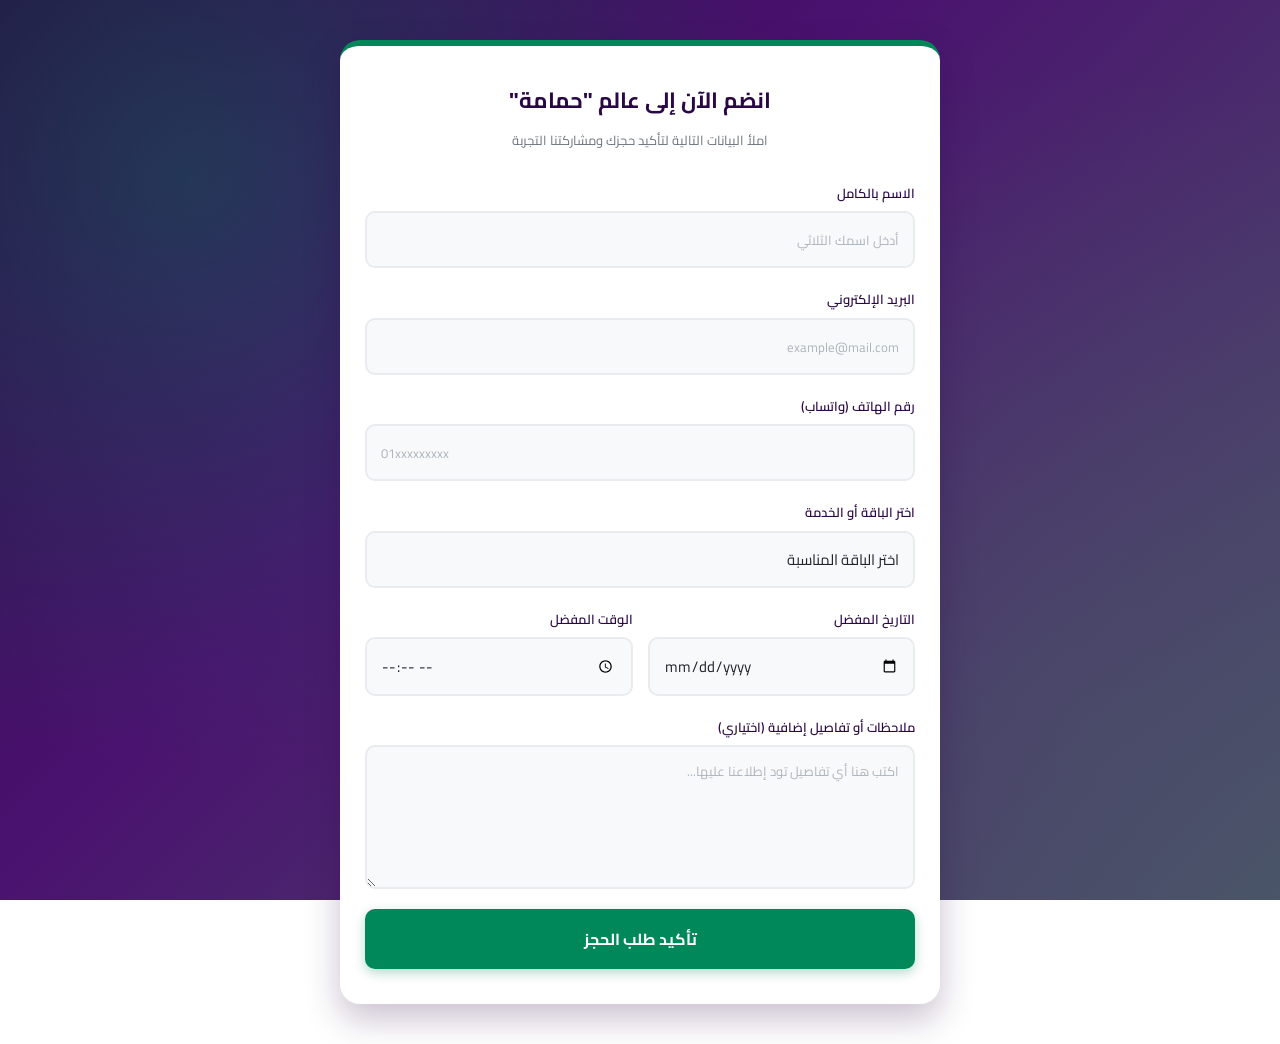
==== dataform.html @ 3af1ef02 "first commit" ====
<!DOCTYPE html>
<html lang="ar">
<head>
    <meta charset="UTF-8">
    <meta name="viewport" content="width=device-width, initial-scale=1.0">
    <title>حجز موعد - لاندينج بيدج حمامة</title>
    <link rel="preconnect" href="https://fonts.googleapis.com">
    <link rel="preconnect" href="https://fonts.gstatic.com" crossorigin>
    <link href="https://fonts.googleapis.com/css2?family=Cairo:wght@300;400;600;700&display=swap" rel="stylesheet">
    
    <style>
        :root {
            /* الألوان الأساسية: بنفسجي غامق، أخضر، رمادي، وأبيض */
            --purple-deep: #2A0845;
            --purple-primary: #4A126F;
            --green-solid: #00875A;
            --green-hover: #006644;
            --gray-tone: #4A5568;
            --white: #ffffff;
            --gray-light: #f8f9fa;
            --gray-muted: #6c757d;
            --dark-color: #212529;
            
            --bg-card: #ffffff;
            --card-shadow: 0 15px 35px rgba(42, 8, 69, 0.25);
            --border-radius: 20px;
            --transition-smooth: all 0.3s cubic-bezier(0.4, 0, 0.2, 1);
        }

        * {
            box-sizing: border-box;
            margin: 0;
            padding: 0;
        }

        body {
            font-family: 'Cairo', sans-serif;
            /* خلفية تدريجية دقيقة ومتداخلة تجمع البنفسجي، الأخضر، والرمادي لتشبه تدرجات ألوان جناح الحمامة */
            background:
                radial-gradient(circle at 15% 20%, rgba(0, 135, 90, 0.35) 0%, transparent 45%),
                radial-gradient(circle at 85% 80%, rgba(74, 85, 104, 0.4) 0%, transparent 50%),
                linear-gradient(135deg, var(--purple-deep) 0%, var(--purple-primary) 40%, var(--gray-tone) 100%);
            color: var(--white);
            min-height: 100vh;
            background-attachment: fixed;
            overflow-y: scroll;
            overflow-x: hidden;
            line-height: 1.8;
            position: relative;
        }

        /* حاوية تأثير الحمام والريش المكثف في الخلفية */
        .hamama-effects-background {
            position: fixed;
            top: 0;
            left: 0;
            width: 100%;
            height: 100%;
            pointer-events: none;
            overflow: hidden;
            z-index: 1;
        }

        /* تنسيق الحمام المتطاير */
        .dove {
            position: absolute;
            width: 45px;
            height: 45px;
            opacity: 0.15;
            animation: flyDove linear infinite;
            fill: var(--white);
        }

        .dove:nth-child(1) { top: 10%; left: -10%; animation-duration: 22s; animation-delay: 0s; transform: scale(0.8); }
        .dove:nth-child(2) { top: 40%; left: -10%; animation-duration: 18s; animation-delay: 3s; transform: scale(1.1); }
        .dove:nth-child(3) { top: 70%; left: -10%; animation-duration: 25s; animation-delay: 6s; transform: scale(0.9); }
        .dove:nth-child(4) { top: 25%; left: -10%; animation-duration: 20s; animation-delay: 9s; transform: scale(1); }

        @keyframes flyDove {
            0% {
                transform: translateX(-50px) translateY(0) rotate(0deg);
                opacity: 0;
            }
            20% { opacity: 0.2; }
            80% { opacity: 0.2; }
            100% {
                transform: translateX(105vw) translateY(-120px) rotate(-15deg);
                opacity: 0;
            }
        }

        /* تنسيق الريش المتطاير بغزارة في الخلفية (باللون الأبيض والأخضر الثابت) */
        .feather {
            position: absolute;
            width: 20px;
            height: 20px;
            opacity: 0;
            animation: fallFeather linear infinite;
            fill: var(--white);
        }

        .feather:nth-child(5)  { top: -10%; left: 5%;  animation-duration: 9s;  animation-delay: 0s;   transform: scale(0.7); }
        .feather:nth-child(6)  { top: -10%; left: 15%; animation-duration: 12s; animation-delay: 2s;   transform: scale(1.2); fill: var(--green-solid); }
        .feather:nth-child(7)  { top: -10%; left: 25%; animation-duration: 10s; animation-delay: 4s;   transform: scale(0.9); }
        .feather:nth-child(8)  { top: -10%; left: 35%; animation-duration: 14s; animation-delay: 1s;   transform: scale(1.1); }
        .feather:nth-child(9)  { top: -10%; left: 45%; animation-duration: 11s; animation-delay: 3s;   transform: scale(0.8); fill: var(--green-solid); }
        .feather:nth-child(10) { top: -10%; left: 55%; animation-duration: 13s; animation-delay: 5s;   transform: scale(1); }
        .feather:nth-child(11) { top: -10%; left: 65%; animation-duration: 9s;  animation-delay: 2.5s; transform: scale(0.6); fill: var(--green-solid); }
        .feather:nth-child(12) { top: -10%; left: 75%; animation-duration: 15s; animation-delay: 0.5s; transform: scale(1.3); }
        .feather:nth-child(13) { top: -10%; left: 85%; animation-duration: 10.5s;animation-delay: 3.5s; transform: scale(0.9); fill: var(--green-solid); }
        .feather:nth-child(14) { top: -10%; left: 95%; animation-duration: 12s; animation-delay: 1.5s; transform: scale(1.1); }

        @keyframes fallFeather {
            0% {
                transform: translateY(-20px) rotate(0deg) translateX(0);
                opacity: 0;
            }
            20% { opacity: 0.3; }
            80% { opacity: 0.3; }
            100% {
                transform: translateY(105vh) rotate(360deg) translateX(80px);
                opacity: 0;
            }
        }

        /* تنسيق قسم الحجز (الكارد) مع ضبط مرن للموبايل */
        .booking-container {
            max-width: 600px;
            width: 92%;
            margin: 40px auto;
            padding: 35px 25px;
            background-color: var(--bg-card);
            border-radius: var(--border-radius);
            box-shadow: var(--card-shadow);
            font-family: 'Cairo', sans-serif;
            direction: rtl; 
            border-top: 6px solid var(--green-solid); 
            transition: var(--transition-smooth);
            position: relative;
            z-index: 2;
        }

        .booking-header {
            text-align: center;
            margin-bottom: 30px;
        }

        .booking-header h2 {
            color: var(--purple-deep);
            font-weight: 700;
            font-size: 22px;
            margin-bottom: 8px;
        }

        .booking-header p {
            color: var(--gray-muted);
            font-size: 13px;
            font-weight: 400;
        }

        .form-group {
            margin-bottom: 20px;
            display: flex;
            flex-direction: column;
        }

        .form-row {
            display: flex;
            gap: 15px;
        }

        .form-row .form-group {
            flex: 1;
        }

        label {
            font-size: 13px;
            font-weight: 600;
            color: var(--purple-deep);
            margin-bottom: 6px;
        }

        input[type="text"],
        input[type="email"],
        input[type="tel"],
        input[type="date"],
        input[type="time"],
        select,
        textarea {
            width: 100%;
            padding: 12px 14px;
            border: 2px solid #e9ecef; 
            border-radius: 10px;
            font-size: 15px;
            font-family: 'Cairo', sans-serif;
            color: var(--dark-color);
            background-color: var(--gray-light);
            box-sizing: border-box;
            transition: var(--transition-smooth);
            -webkit-appearance: none;
        }

        input:focus, select:focus, textarea:focus {
            outline: none;
            border-color: var(--green-solid);
            background-color: var(--white);
            box-shadow: 0 0 0 4px rgba(0, 135, 90, 0.15);
        }

        ::placeholder {
            color: #adb5bd;
            font-size: 13px;
        }
        
        .submit-btn {
            width: 100%;
            padding: 15px;
            background-color: var(--green-solid); 
            color: var(--white);
            border: none;
            border-radius: 10px;
            font-size: 16px;   
            font-family: 'Cairo', sans-serif;
            font-weight: 700;
            cursor: pointer;
            box-shadow: 0 4px 12px rgba(0, 135, 90, 0.3);
            transition: var(--transition-smooth);
        }

        .submit-btn:hover {
            background-color: var(--green-hover); 
            box-shadow: 0 6px 20px rgba(0, 102, 68, 0.4);
            transform: translateY(-2px);
        }

        .submit-btn:disabled {
            background-color: var(--gray-muted);
            cursor: not-allowed;
            transform: none;
            box-shadow: none;
        }

        .success-message {
            display: none; 
            text-align: center;
            padding: 30px 15px;
            animation: fadeIn 0.5s ease forwards;
        }

        .success-icon {
            width: 70px;
            height: 70px;
            background-color: rgba(0, 135, 90, 0.1);
            color: var(--green-solid);
            border-radius: 50%;
            display: flex;
            align-items: center;
            justify-content: center;
            margin: 0 auto 20px;
        }

        .success-message h3 {
            color: var(--purple-deep);
            font-size: 22px;
            font-weight: 700;
            margin-bottom: 10px;
        }

        .success-message p {
            color: var(--gray-muted);
            font-size: 15px;
        }

        @keyframes fadeIn {
            from { opacity: 0; transform: scale(0.95); }
            to { opacity: 1; transform: scale(1); }
        }

        /* تحسينات الموبايل والشاشات الصغيرة */
        @media (max-width: 480px) {
            body {
                padding: 10px;
            }
            .form-row {
                flex-direction: column;
                gap: 0;
            }
            .booking-container {
                margin: 20px auto;
                padding: 20px 15px;
                border-radius: 16px;
                width: 96%;
            }
            .booking-header h2 {
                font-size: 20px;
            }
            input[type="text"],
            input[type="email"],
            input[type="tel"],
            input[type="date"],
            input[type="time"],
            select,
            textarea {
                padding: 11px;
                font-size: 14px;
            }
            .submit-btn {
                padding: 14px;
                font-size: 15px;
            }
        }
    </style>
</head>
<body>

    <!-- تأثيرات الخلفية المتدرجة وريش وحمام "حمامة" -->
    <div class="hamama-effects-background">
        <!-- أشكال الحمام المتحرك -->
        <svg class="dove" viewBox="0 0 24 24"><path d="M21,11C21,16.5 16.5,21 11,21C8.3,21 5.9,20 4.1,18.3L5.5,16.9C6.9,18.2 8.8,19 11,19C15.4,19 19,15.4 19,11C19,8.8 18.2,6.9 16.9,5.5L18.3,4.1C20,5.9 21,8.3 21,11M12,5A6,6 0 0,0 6,11H4A8,8 0 0,1 12,3V5M8,11A4,4 0 0,1 12,7V5A6,6 0 0,0 6,11H8Z"/></svg>
        <svg class="dove" viewBox="0 0 24 24"><path d="M21,11C21,16.5 16.5,21 11,21C8.3,21 5.9,20 4.1,18.3L5.5,16.9C6.9,18.2 8.8,19 11,19C15.4,19 19,15.4 19,11C19,8.8 18.2,6.9 16.9,5.5L18.3,4.1C20,5.9 21,8.3 21,11M12,5A6,6 0 0,0 6,11H4A8,8 0 0,1 12,3V5M8,11A4,4 0 0,1 12,7V5A6,6 0 0,0 6,11H8Z"/></svg>
        <svg class="dove" viewBox="0 0 24 24"><path d="M21,11C21,16.5 16.5,21 11,21C8.3,21 5.9,20 4.1,18.3L5.5,16.9C6.9,18.2 8.8,19 11,19C15.4,19 19,15.4 19,11C19,8.8 18.2,6.9 16.9,5.5L18.3,4.1C20,5.9 21,8.3 21,11M12,5A6,6 0 0,0 6,11H4A8,8 0 0,1 12,3V5M8,11A4,4 0 0,1 12,7V5A6,6 0 0,0 6,11H8Z"/></svg>
        <svg class="dove" viewBox="0 0 24 24"><path d="M21,11C21,16.5 16.5,21 11,21C8.3,21 5.9,20 4.1,18.3L5.5,16.9C6.9,18.2 8.8,19 11,19C15.4,19 19,15.4 19,11C19,8.8 18.2,6.9 16.9,5.5L18.3,4.1C20,5.9 21,8.3 21,11M12,5A6,6 0 0,0 6,11H4A8,8 0 0,1 12,3V5M8,11A4,4 0 0,1 12,7V5A6,6 0 0,0 6,11H8Z"/></svg>
        
        <!-- أشكال الريش المتساقط بغزارة -->
        <svg class="feather" viewBox="0 0 24 24"><path d="M20.5 3C20.5 3 15 4 10 9C5 14 3 20.5 3 20.5C3 20.5 9.5 18.5 14.5 13.5C19.5 8.5 20.5 3 20.5 3Z"/></svg>
        <svg class="feather" viewBox="0 0 24 24"><path d="M20.5 3C20.5 3 15 4 10 9C5 14 3 20.5 3 20.5C3 20.5 9.5 18.5 14.5 13.5C19.5 8.5 20.5 3 20.5 3Z"/></svg>
        <svg class="feather" viewBox="0 0 24 24"><path d="M20.5 3C20.5 3 15 4 10 9C5 14 3 20.5 3 20.5C3 20.5 9.5 18.5 14.5 13.5C19.5 8.5 20.5 3 20.5 3Z"/></svg>
        <svg class="feather" viewBox="0 0 24 24"><path d="M20.5 3C20.5 3 15 4 10 9C5 14 3 20.5 3 20.5C3 20.5 9.5 18.5 14.5 13.5C19.5 8.5 20.5 3 20.5 3Z"/></svg>
        <svg class="feather" viewBox="0 0 24 24"><path d="M20.5 3C20.5 3 15 4 10 9C5 14 3 20.5 3 20.5C3 20.5 9.5 18.5 14.5 13.5C19.5 8.5 20.5 3 20.5 3Z"/></svg>
        <svg class="feather" viewBox="0 0 24 24"><path d="M20.5 3C20.5 3 15 4 10 9C5 14 3 20.5 3 20.5C3 20.5 9.5 18.5 14.5 13.5C19.5 8.5 20.5 3 20.5 3Z"/></svg>
        <svg class="feather" viewBox="0 0 24 24"><path d="M20.5 3C20.5 3 15 4 10 9C5 14 3 20.5 3 20.5C3 20.5 9.5 18.5 14.5 13.5C19.5 8.5 20.5 3 20.5 3Z"/></svg>
        <svg class="feather" viewBox="0 0 24 24"><path d="M20.5 3C20.5 3 15 4 10 9C5 14 3 20.5 3 20.5C3 20.5 9.5 18.5 14.5 13.5C19.5 8.5 20.5 3 20.5 3Z"/></svg>
        <svg class="feather" viewBox="0 0 24 24"><path d="M20.5 3C20.5 3 15 4 10 9C5 14 3 20.5 3 20.5C3 20.5 9.5 18.5 14.5 13.5C19.5 8.5 20.5 3 20.5 3Z"/></svg>
        <svg class="feather" viewBox="0 0 24 24"><path d="M20.5 3C20.5 3 15 4 10 9C5 14 3 20.5 3 20.5C3 20.5 9.5 18.5 14.5 13.5C19.5 8.5 20.5 3 20.5 3Z"/></svg>
    </div>

<section id="booking-section" class="booking-container">
    
    <div id="form-content">
        <div class="booking-header">
            <h2>انضم الآن إلى عالم "حمامة"</h2>
            <p>املأ البيانات التالية لتأكيد حجزك ومشاركتنا التجربة</p>
        </div>

        <form id="booking-form" action="https://formsubmit.co/habobsayed53@gmail.com" method="POST" class="booking-form">
            <input type="hidden" name="_next" value="">
            <input type="hidden" name="_captcha" value="false">

            <div class="form-group">
                <label for="name">الاسم بالكامل</label>
                <input type="text" name="الاسم" id="name" required placeholder="أدخل اسمك الثلاثي">
            </div>

            <div class="form-group">
                <label for="email">البريد الإلكتروني</label>
                <input type="email" name="الإيميل" id="email" required placeholder="example@mail.com">
            </div>

            <div class="form-group">
                <label for="phone">رقم الهاتف (واتساب)</label>
                <input type="tel" name="رقم الهاتف" id="phone" required placeholder="01xxxxxxxxx">
            </div>

            <div class="form-group">
                <label for="session-type">اختر الباقة أو الخدمة</label>
                <select name="نوع الخدمة" id="session-type" required>
                    <option value="" disabled selected>اختر الباقة المناسبة</option>
                    <option value="باقة حمامة الأساسية">باقة حمامة الأساسية</option>
                    <option value="باقة حمامة المميزة">باقة حمامة المميزة</option>
                    <option value="الباقة الشاملة">الباقة الشاملة</option>
                </select>
            </div>

            <div class="form-row">
                <div class="form-group">
                    <label for="date">التاريخ المفضل</label>
                    <input type="date" name="التاريخ" id="date" required>
                </div>
                <div class="form-group">
                    <label for="time">الوقت المفضل</label>
                    <input type="time" name="الوقت" id="time" required>
                </div>
            </div>

            <div class="form-group">
                <label for="notes">ملاحظات أو تفاصيل إضافية (اختياري)</label>
                <textarea name="ملاحظات إضافية" id="notes" rows="4" placeholder="اكتب هنا أي تفاصيل تود إطلاعنا عليها..."></textarea>
            </div>

            <button type="submit" id="submit-btn" class="submit-btn">تأكيد طلب الحجز</button>
        </form>
    </div>

    <div id="success-box" class="success-message">
        <div class="success-icon">
            <svg xmlns="http://www.w3.org/2000/svg" width="40" height="40" viewBox="0 0 24 24" fill="none" stroke="currentColor" stroke-width="3" stroke-linecap="round" stroke-linejoin="round">
                <polyline points="20 6 9 17 4 12"></polyline>
            </svg>
        </div>
        <h3>تم التسجيل بنجاح!</h3>
        <p>شكراً لانضمامك إلينا في عالم حمامة، سنتواصل معك قريباً جداً.</p>
    </div>

</section>

<script>
    document.getElementById('booking-form').addEventListener('submit', function(e) {
        e.preventDefault();
        
        const form = this;
        const submitBtn = document.getElementById('submit-btn');
        const formContent = document.getElementById('form-content');
        const successBox = document.getElementById('success-box');
        
        submitBtn.textContent = 'جاري إرسال طلبك...';
        submitBtn.disabled = true;
        
        fetch(form.action, {
            method: 'POST',
            body: new FormData(form),
            headers: {
                'Accept': 'application/json'
            }
        })
        .then(response => {
            if (response.ok) {
                formContent.style.display = 'none';
                successBox.style.display = 'block';
            } else {
                alert('عذراً، حدث خطأ ما. يرجى المحاولة مرة أخرى.');
                submitBtn.textContent = 'تأكيد طلب الحجز';
                submitBtn.disabled = false;
            }
        })
        .catch(error => {
            alert('عذراً، يرجى التحقق من اتصالك بالإنترنت.');
            submitBtn.textContent = 'تأكيد طلب الحجز';
            submitBtn.disabled = false;
        });
    });
</script>
    
</body>
</html>
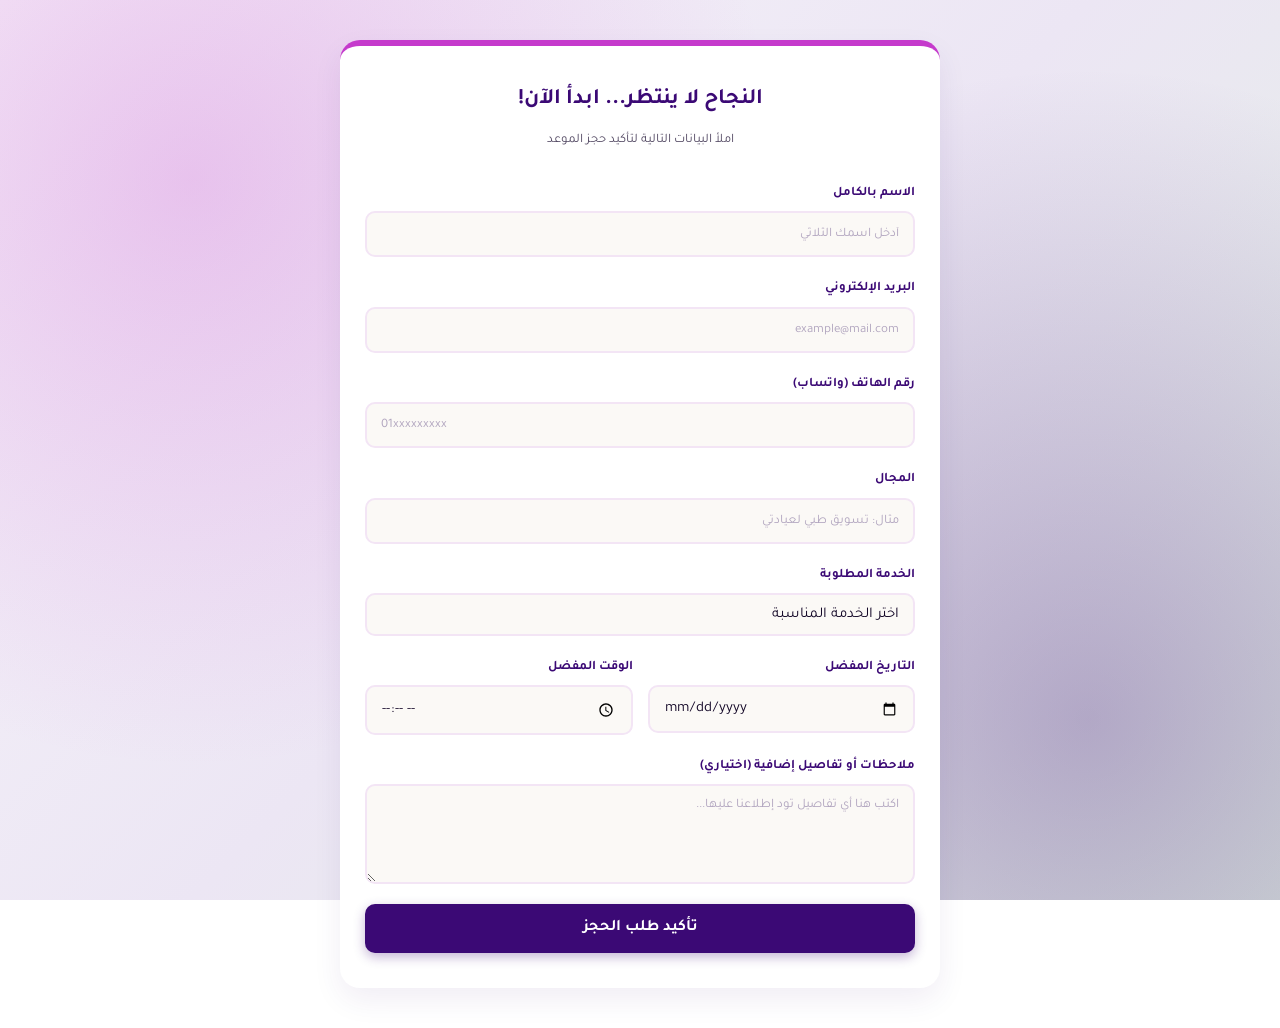
==== commit e9a4dc22: "tes2" ====
--- a/dataform.html
+++ b/dataform.html
@@ -6,310 +6,8 @@
     <title>حجز موعد - لاندينج بيدج حمامة</title>
     <link rel="preconnect" href="https://fonts.googleapis.com">
     <link rel="preconnect" href="https://fonts.gstatic.com" crossorigin>
-    <link href="https://fonts.googleapis.com/css2?family=Cairo:wght@300;400;600;700&display=swap" rel="stylesheet">
-    
-    <style>
-        :root {
-            /* الألوان الأساسية: بنفسجي غامق، أخضر، رمادي، وأبيض */
-            --purple-deep: #2A0845;
-            --purple-primary: #4A126F;
-            --green-solid: #00875A;
-            --green-hover: #006644;
-            --gray-tone: #4A5568;
-            --white: #ffffff;
-            --gray-light: #f8f9fa;
-            --gray-muted: #6c757d;
-            --dark-color: #212529;
-            
-            --bg-card: #ffffff;
-            --card-shadow: 0 15px 35px rgba(42, 8, 69, 0.25);
-            --border-radius: 20px;
-            --transition-smooth: all 0.3s cubic-bezier(0.4, 0, 0.2, 1);
-        }
-
-        * {
-            box-sizing: border-box;
-            margin: 0;
-            padding: 0;
-        }
-
-        body {
-            font-family: 'Cairo', sans-serif;
-            /* خلفية تدريجية دقيقة ومتداخلة تجمع البنفسجي، الأخضر، والرمادي لتشبه تدرجات ألوان جناح الحمامة */
-            background:
-                radial-gradient(circle at 15% 20%, rgba(0, 135, 90, 0.35) 0%, transparent 45%),
-                radial-gradient(circle at 85% 80%, rgba(74, 85, 104, 0.4) 0%, transparent 50%),
-                linear-gradient(135deg, var(--purple-deep) 0%, var(--purple-primary) 40%, var(--gray-tone) 100%);
-            color: var(--white);
-            min-height: 100vh;
-            background-attachment: fixed;
-            overflow-y: scroll;
-            overflow-x: hidden;
-            line-height: 1.8;
-            position: relative;
-        }
-
-        /* حاوية تأثير الحمام والريش المكثف في الخلفية */
-        .hamama-effects-background {
-            position: fixed;
-            top: 0;
-            left: 0;
-            width: 100%;
-            height: 100%;
-            pointer-events: none;
-            overflow: hidden;
-            z-index: 1;
-        }
-
-        /* تنسيق الحمام المتطاير */
-        .dove {
-            position: absolute;
-            width: 45px;
-            height: 45px;
-            opacity: 0.15;
-            animation: flyDove linear infinite;
-            fill: var(--white);
-        }
-
-        .dove:nth-child(1) { top: 10%; left: -10%; animation-duration: 22s; animation-delay: 0s; transform: scale(0.8); }
-        .dove:nth-child(2) { top: 40%; left: -10%; animation-duration: 18s; animation-delay: 3s; transform: scale(1.1); }
-        .dove:nth-child(3) { top: 70%; left: -10%; animation-duration: 25s; animation-delay: 6s; transform: scale(0.9); }
-        .dove:nth-child(4) { top: 25%; left: -10%; animation-duration: 20s; animation-delay: 9s; transform: scale(1); }
-
-        @keyframes flyDove {
-            0% {
-                transform: translateX(-50px) translateY(0) rotate(0deg);
-                opacity: 0;
-            }
-            20% { opacity: 0.2; }
-            80% { opacity: 0.2; }
-            100% {
-                transform: translateX(105vw) translateY(-120px) rotate(-15deg);
-                opacity: 0;
-            }
-        }
-
-        /* تنسيق الريش المتطاير بغزارة في الخلفية (باللون الأبيض والأخضر الثابت) */
-        .feather {
-            position: absolute;
-            width: 20px;
-            height: 20px;
-            opacity: 0;
-            animation: fallFeather linear infinite;
-            fill: var(--white);
-        }
-
-        .feather:nth-child(5)  { top: -10%; left: 5%;  animation-duration: 9s;  animation-delay: 0s;   transform: scale(0.7); }
-        .feather:nth-child(6)  { top: -10%; left: 15%; animation-duration: 12s; animation-delay: 2s;   transform: scale(1.2); fill: var(--green-solid); }
-        .feather:nth-child(7)  { top: -10%; left: 25%; animation-duration: 10s; animation-delay: 4s;   transform: scale(0.9); }
-        .feather:nth-child(8)  { top: -10%; left: 35%; animation-duration: 14s; animation-delay: 1s;   transform: scale(1.1); }
-        .feather:nth-child(9)  { top: -10%; left: 45%; animation-duration: 11s; animation-delay: 3s;   transform: scale(0.8); fill: var(--green-solid); }
-        .feather:nth-child(10) { top: -10%; left: 55%; animation-duration: 13s; animation-delay: 5s;   transform: scale(1); }
-        .feather:nth-child(11) { top: -10%; left: 65%; animation-duration: 9s;  animation-delay: 2.5s; transform: scale(0.6); fill: var(--green-solid); }
-        .feather:nth-child(12) { top: -10%; left: 75%; animation-duration: 15s; animation-delay: 0.5s; transform: scale(1.3); }
-        .feather:nth-child(13) { top: -10%; left: 85%; animation-duration: 10.5s;animation-delay: 3.5s; transform: scale(0.9); fill: var(--green-solid); }
-        .feather:nth-child(14) { top: -10%; left: 95%; animation-duration: 12s; animation-delay: 1.5s; transform: scale(1.1); }
-
-        @keyframes fallFeather {
-            0% {
-                transform: translateY(-20px) rotate(0deg) translateX(0);
-                opacity: 0;
-            }
-            20% { opacity: 0.3; }
-            80% { opacity: 0.3; }
-            100% {
-                transform: translateY(105vh) rotate(360deg) translateX(80px);
-                opacity: 0;
-            }
-        }
-
-        /* تنسيق قسم الحجز (الكارد) مع ضبط مرن للموبايل */
-        .booking-container {
-            max-width: 600px;
-            width: 92%;
-            margin: 40px auto;
-            padding: 35px 25px;
-            background-color: var(--bg-card);
-            border-radius: var(--border-radius);
-            box-shadow: var(--card-shadow);
-            font-family: 'Cairo', sans-serif;
-            direction: rtl; 
-            border-top: 6px solid var(--green-solid); 
-            transition: var(--transition-smooth);
-            position: relative;
-            z-index: 2;
-        }
-
-        .booking-header {
-            text-align: center;
-            margin-bottom: 30px;
-        }
-
-        .booking-header h2 {
-            color: var(--purple-deep);
-            font-weight: 700;
-            font-size: 22px;
-            margin-bottom: 8px;
-        }
-
-        .booking-header p {
-            color: var(--gray-muted);
-            font-size: 13px;
-            font-weight: 400;
-        }
-
-        .form-group {
-            margin-bottom: 20px;
-            display: flex;
-            flex-direction: column;
-        }
-
-        .form-row {
-            display: flex;
-            gap: 15px;
-        }
-
-        .form-row .form-group {
-            flex: 1;
-        }
-
-        label {
-            font-size: 13px;
-            font-weight: 600;
-            color: var(--purple-deep);
-            margin-bottom: 6px;
-        }
-
-        input[type="text"],
-        input[type="email"],
-        input[type="tel"],
-        input[type="date"],
-        input[type="time"],
-        select,
-        textarea {
-            width: 100%;
-            padding: 12px 14px;
-            border: 2px solid #e9ecef; 
-            border-radius: 10px;
-            font-size: 15px;
-            font-family: 'Cairo', sans-serif;
-            color: var(--dark-color);
-            background-color: var(--gray-light);
-            box-sizing: border-box;
-            transition: var(--transition-smooth);
-            -webkit-appearance: none;
-        }
-
-        input:focus, select:focus, textarea:focus {
-            outline: none;
-            border-color: var(--green-solid);
-            background-color: var(--white);
-            box-shadow: 0 0 0 4px rgba(0, 135, 90, 0.15);
-        }
-
-        ::placeholder {
-            color: #adb5bd;
-            font-size: 13px;
-        }
-        
-        .submit-btn {
-            width: 100%;
-            padding: 15px;
-            background-color: var(--green-solid); 
-            color: var(--white);
-            border: none;
-            border-radius: 10px;
-            font-size: 16px;   
-            font-family: 'Cairo', sans-serif;
-            font-weight: 700;
-            cursor: pointer;
-            box-shadow: 0 4px 12px rgba(0, 135, 90, 0.3);
-            transition: var(--transition-smooth);
-        }
-
-        .submit-btn:hover {
-            background-color: var(--green-hover); 
-            box-shadow: 0 6px 20px rgba(0, 102, 68, 0.4);
-            transform: translateY(-2px);
-        }
-
-        .submit-btn:disabled {
-            background-color: var(--gray-muted);
-            cursor: not-allowed;
-            transform: none;
-            box-shadow: none;
-        }
-
-        .success-message {
-            display: none; 
-            text-align: center;
-            padding: 30px 15px;
-            animation: fadeIn 0.5s ease forwards;
-        }
-
-        .success-icon {
-            width: 70px;
-            height: 70px;
-            background-color: rgba(0, 135, 90, 0.1);
-            color: var(--green-solid);
-            border-radius: 50%;
-            display: flex;
-            align-items: center;
-            justify-content: center;
-            margin: 0 auto 20px;
-        }
-
-        .success-message h3 {
-            color: var(--purple-deep);
-            font-size: 22px;
-            font-weight: 700;
-            margin-bottom: 10px;
-        }
-
-        .success-message p {
-            color: var(--gray-muted);
-            font-size: 15px;
-        }
-
-        @keyframes fadeIn {
-            from { opacity: 0; transform: scale(0.95); }
-            to { opacity: 1; transform: scale(1); }
-        }
-
-        /* تحسينات الموبايل والشاشات الصغيرة */
-        @media (max-width: 480px) {
-            body {
-                padding: 10px;
-            }
-            .form-row {
-                flex-direction: column;
-                gap: 0;
-            }
-            .booking-container {
-                margin: 20px auto;
-                padding: 20px 15px;
-                border-radius: 16px;
-                width: 96%;
-            }
-            .booking-header h2 {
-                font-size: 20px;
-            }
-            input[type="text"],
-            input[type="email"],
-            input[type="tel"],
-            input[type="date"],
-            input[type="time"],
-            select,
-            textarea {
-                padding: 11px;
-                font-size: 14px;
-            }
-            .submit-btn {
-                padding: 14px;
-                font-size: 15px;
-            }
-        }
-    </style>
+    <link href="https://fonts.googleapis.com/css2?family=Tajawal:wght@300;400;500;700&display=swap" rel="stylesheet">
+    <link rel="stylesheet" href="dataform.css">
 </head>
 <body>
 
@@ -338,8 +36,8 @@
     
     <div id="form-content">
         <div class="booking-header">
-            <h2>انضم الآن إلى عالم "حمامة"</h2>
-            <p>املأ البيانات التالية لتأكيد حجزك ومشاركتنا التجربة</p>
+            <h2>النجاح لا ينتظر... ابدأ الآن!</h2>
+            <p>املأ البيانات التالية لتأكيد حجز الموعد</p>
         </div>
 
         <form id="booking-form" action="https://formsubmit.co/habobsayed53@gmail.com" method="POST" class="booking-form">
@@ -362,12 +60,23 @@
             </div>
 
             <div class="form-group">
-                <label for="session-type">اختر الباقة أو الخدمة</label>
-                <select name="نوع الخدمة" id="session-type" required>
-                    <option value="" disabled selected>اختر الباقة المناسبة</option>
-                    <option value="باقة حمامة الأساسية">باقة حمامة الأساسية</option>
-                    <option value="باقة حمامة المميزة">باقة حمامة المميزة</option>
-                    <option value="الباقة الشاملة">الباقة الشاملة</option>
+                <label for="field">المجال</label>
+                <input type="text" name="المجال" id="field" required placeholder="مثال: تسويق طبي لعيادتي">
+            </div>
+
+            <div class="form-group">
+                <label for="service-type">الخدمة المطلوبة</label>
+                <select name="الخدمة المطلوبة" id="service-type" required>
+                    <option value="" disabled selected>اختر الخدمة المناسبة</option>
+                    <option value="توفير فريق تصوير ومونتاج وإدارة للصفحة (خدمة تسويق بالمحتوى متكاملة)">توفير فريق تصوير ومونتاج وإدارة للصفحة (خدمة تسويق بالمحتوى متكاملة)</option>
+                    <option value="كتابة محتوى">كتابة محتوى</option>
+                    <option value="تعليق صوتي">تعليق صوتي</option>
+                    <option value="ugc content">ugc content</option>
+                    <option value="محتوى مواقع ومتاجر إلكترونية">محتوى مواقع ومتاجر إلكترونية</option>
+                    <option value="محتوى تطبيقات">محتوى تطبيقات</option>
+                    <option value="تقديم ورشة عمل">تقديم ورشة عمل</option>
+                    <option value="وظيفة شاغرة">وظيفة شاغرة</option>
+                    <option value="استشارة فردية">استشارة فردية</option>
                 </select>
             </div>
 
@@ -399,6 +108,7 @@
         </div>
         <h3>تم التسجيل بنجاح!</h3>
         <p>شكراً لانضمامك إلينا في عالم حمامة، سنتواصل معك قريباً جداً.</p>
+        <a href="index.html" class="back-btn">العودة للرئيسية</a>
     </div>
 
 </section>
--- a/dataform.css
+++ b/dataform.css
@@ -0,0 +1,326 @@
+
+        :root {
+            --bg-creamy: #fbf9f6;
+            --pigeon-purple-light: #f3e5f5;
+            --pigeon-purple: #9c27b0;
+            --pigeon-purple-dark: #3b0975;
+            --gold-accent: #c53acc;
+            --text-dark: #120626;
+            --text-muted: #534963;
+            --banner-bg: #f5ebff;
+            --badge-bg: #eddfff;
+            --card-shadow: 0 12px 30px rgba(59, 9, 117, 0.07);
+            --card-hover-shadow: 0 18px 40px rgba(156, 39, 176, 0.2);
+
+            /* تدريجات ألوان ريش حمامة الحرم الاحترافية */
+            --feather-grad-1: linear-gradient(135deg, #f7f5fa 0%, #ece6f4 50%, #e2f0e4 100%);
+            --feather-grad-2: linear-gradient(135deg, #f0e6f6 0%, #d8b4e2 50%, #c8e6c9 100%);
+            --feather-grad-3: linear-gradient(135deg, #e4cfea 0%, #ba68c8 50%, #a5d6a7 100%);
+        }
+
+        * {
+            box-sizing: border-box;
+            margin: 0;
+            padding: 0;
+            font-family: 'Tajawal', sans-serif;
+            scroll-behavior: smooth;
+        }
+
+        body {
+            /* خلفية مستوحاة من تدريجات ريش حمامة الحرم وبراندينج الموقع */
+            background:
+                radial-gradient(circle at 15% 20%, rgba(197, 58, 204, 0.25) 0%, transparent 45%),
+                radial-gradient(circle at 85% 80%, rgba(59, 9, 117, 0.3) 0%, transparent 50%),
+                var(--feather-grad-1);
+            color: var(--text-dark);
+            min-height: 100vh;
+            background-attachment: fixed;
+            overflow-y: scroll;
+            overflow-x: hidden;
+            line-height: 1.8;
+            position: relative;
+        }
+
+        /* حاوية تأثير الحمام والريش المكثف في الخلفية */
+        .hamama-effects-background {
+            position: fixed;
+            top: 0;
+            left: 0;
+            width: 100%;
+            height: 100%;
+            pointer-events: none;
+            overflow: hidden;
+            z-index: 1;
+        }
+
+        /* تنسيق الحمام المتطاير */
+        .dove {
+            position: absolute;
+            width: 45px;
+            height: 45px;
+            opacity: 0.15;
+            animation: flyDove linear infinite;
+            fill: var(--pigeon-purple);
+        }
+
+        .dove:nth-child(1) { top: 10%; left: -10%; animation-duration: 22s; animation-delay: 0s; transform: scale(0.8); }
+        .dove:nth-child(2) { top: 40%; left: -10%; animation-duration: 18s; animation-delay: 3s; transform: scale(1.1); }
+        .dove:nth-child(3) { top: 70%; left: -10%; animation-duration: 25s; animation-delay: 6s; transform: scale(0.9); }
+        .dove:nth-child(4) { top: 25%; left: -10%; animation-duration: 20s; animation-delay: 9s; transform: scale(1); }
+
+        @keyframes flyDove {
+            0% {
+                transform: translateX(-50px) translateY(0) rotate(0deg);
+                opacity: 0;
+            }
+            20% { opacity: 0.2; }
+            80% { opacity: 0.2; }
+            100% {
+                transform: translateX(105vw) translateY(-120px) rotate(-15deg);
+                opacity: 0;
+            }
+        }
+
+        /* تنسيق الريش المتطاير بغزارة في الخلفية */
+        .feather {
+            position: absolute;
+            width: 20px;
+            height: 20px;
+            opacity: 0;
+            animation: fallFeather linear infinite;
+            fill: var(--pigeon-purple);
+        }
+
+        .feather:nth-child(5)  { top: -10%; left: 5%;  animation-duration: 9s;  animation-delay: 0s;   transform: scale(0.7); }
+        .feather:nth-child(6)  { top: -10%; left: 15%; animation-duration: 12s; animation-delay: 2s;   transform: scale(1.2); fill: var(--gold-accent); }
+        .feather:nth-child(7)  { top: -10%; left: 25%; animation-duration: 10s; animation-delay: 4s;   transform: scale(0.9); }
+        .feather:nth-child(8)  { top: -10%; left: 35%; animation-duration: 14s; animation-delay: 1s;   transform: scale(1.1); }
+        .feather:nth-child(9)  { top: -10%; left: 45%; animation-duration: 11s; animation-delay: 3s;   transform: scale(0.8); fill: var(--gold-accent); }
+        .feather:nth-child(10) { top: -10%; left: 55%; animation-duration: 13s; animation-delay: 5s;   transform: scale(1); }
+        .feather:nth-child(11) { top: -10%; left: 65%; animation-duration: 9s;  animation-delay: 2.5s; transform: scale(0.6); fill: var(--gold-accent); }
+        .feather:nth-child(12) { top: -10%; left: 75%; animation-duration: 15s; animation-delay: 0.5s; transform: scale(1.3); }
+        .feather:nth-child(13) { top: -10%; left: 85%; animation-duration: 10.5s;animation-delay: 3.5s; transform: scale(0.9); fill: var(--gold-accent); }
+        .feather:nth-child(14) { top: -10%; left: 95%; animation-duration: 12s; animation-delay: 1.5s; transform: scale(1.1); }
+
+        @keyframes fallFeather {
+            0% {
+                transform: translateY(-20px) rotate(0deg) translateX(0);
+                opacity: 0;
+            }
+            20% { opacity: 0.3; }
+            80% { opacity: 0.3; }
+            100% {
+                transform: translateY(105vh) rotate(360deg) translateX(80px);
+                opacity: 0;
+            }
+        }
+
+        /* تنسيق قسم الحجز (الكارد) مع ضبط مرن للموبايل */
+        .booking-container {
+            max-width: 600px;
+            width: 92%;
+            margin: 40px auto;
+            padding: 35px 25px;
+            background-color: #ffffff;
+            border-radius: 20px;
+            box-shadow: var(--card-shadow);
+            direction: rtl; 
+            border-top: 6px solid var(--gold-accent); 
+            transition: all 0.3s cubic-bezier(0.4, 0, 0.2, 1);
+            position: relative;
+            z-index: 2;
+        }
+
+        .booking-header {
+            text-align: center;
+            margin-bottom: 30px;
+        }
+
+        .booking-header h2 {
+            color: var(--pigeon-purple-dark);
+            font-weight: 700;
+            font-size: 22px;
+            margin-bottom: 8px;
+        }
+
+        .booking-header p {
+            color: var(--text-muted);
+            font-size: 13px;
+            font-weight: 400;
+        }
+
+        .form-group {
+            margin-bottom: 20px;
+            display: flex;
+            flex-direction: column;
+        }
+
+        .form-row {
+            display: flex;
+            gap: 15px;
+        }
+
+        .form-row .form-group {
+            flex: 1;
+        }
+
+        label {
+            font-size: 13px;
+            font-weight: 600;
+            color: var(--pigeon-purple-dark);
+            margin-bottom: 6px;
+        }
+
+        input[type="text"],
+        input[type="email"],
+        input[type="tel"],
+        input[type="date"],
+        input[type="time"],
+        select,
+        textarea {
+            width: 100%;
+            padding: 12px 14px;
+            border: 2px solid var(--pigeon-purple-light); 
+            border-radius: 10px;
+            font-size: 15px;
+            font-family: 'Tajawal', sans-serif;
+            color: var(--text-dark);
+            background-color: var(--bg-creamy);
+            box-sizing: border-box;
+            transition: all 0.3s cubic-bezier(0.4, 0, 0.2, 1);
+            -webkit-appearance: none;
+        }
+
+        input:focus, select:focus, textarea:focus {
+            outline: none;
+            border-color: var(--gold-accent);
+            background-color: #ffffff;
+            box-shadow: 0 0 0 4px rgba(197, 58, 204, 0.15);
+        }
+
+        ::placeholder {
+            color: #b0a4be;
+            font-size: 13px;
+        }
+        
+        .submit-btn {
+            width: 100%;
+            padding: 15px;
+            background-color: var(--pigeon-purple-dark); 
+            color: #ffffff;
+            border: none;
+            border-radius: 10px;
+            font-size: 16px;   
+            font-family: 'Tajawal', sans-serif;
+            font-weight: 700;
+            cursor: pointer;
+            box-shadow: 0 4px 12px rgba(59, 9, 117, 0.3);
+            transition: all 0.3s cubic-bezier(0.4, 0, 0.2, 1);
+        }
+
+        .submit-btn:hover {
+            background-color: var(--pigeon-purple); 
+            box-shadow: 0 6px 20px rgba(156, 39, 176, 0.4);
+            transform: translateY(-2px);
+        }
+
+        .submit-btn:disabled {
+            background-color: var(--text-muted);
+            cursor: not-allowed;
+            transform: none;
+            box-shadow: none;
+        }
+
+        .success-message {
+            display: none; 
+            text-align: center;
+            padding: 30px 15px;
+            animation: fadeIn 0.5s ease forwards;
+        }
+
+        .success-icon {
+            width: 70px;
+            height: 70px;
+            background-color: var(--banner-bg);
+            color: var(--gold-accent);
+            border-radius: 50%;
+            display: flex;
+            align-items: center;
+            justify-content: center;
+            margin: 0 auto 20px;
+        }
+
+        .success-message h3 {
+            color: var(--pigeon-purple-dark);
+            font-size: 22px;
+            font-weight: 700;
+            margin-bottom: 10px;
+        }
+
+        .success-message p {
+            color: var(--text-muted);
+            font-size: 15px;
+            margin-bottom: 25px;
+        }
+
+        .back-btn {
+            display: inline-block;
+            width: 100%;
+            padding: 14px;
+            background-color: var(--pigeon-purple-dark);
+            color: #ffffff;
+            text-decoration: none;
+            border-radius: 10px;
+            font-size: 15px;
+            font-family: 'Tajawal', sans-serif;
+            font-weight: 700;
+            box-shadow: 0 4px 12px rgba(59, 9, 117, 0.3);
+            transition: all 0.3s cubic-bezier(0.4, 0, 0.2, 1);
+        }
+
+        .back-btn:hover {
+            background-color: var(--pigeon-purple);
+            box-shadow: 0 6px 20px rgba(156, 39, 176, 0.4);
+            transform: translateY(-2px);
+        }
+
+        @keyframes fadeIn {
+            from { opacity: 0; transform: scale(0.95); }
+            to { opacity: 1; transform: scale(1); }
+        }
+
+        /* تحسينات الموبايل والشاشات الصغيرة */
+        @media (max-width: 480px) {
+            body {
+                padding: 10px;
+            }
+            .form-row {
+                flex-direction: column;
+                gap: 0;
+            }
+            .booking-container {
+                margin: 20px auto;
+                padding: 20px 15px;
+                border-radius: 16px;
+                width: 96%;
+            }
+            .booking-header h2 {
+                font-size: 20px;
+            }
+            input[type="text"],
+            input[type="email"],
+            input[type="tel"],
+            input[type="date"],
+            input[type="time"],
+            select,
+            textarea {
+                padding: 11px;
+                font-size: 14px;
+            }
+            .submit-btn,
+            .back-btn {
+                padding: 14px;
+                font-size: 15px;
+            }
+        }
+   
